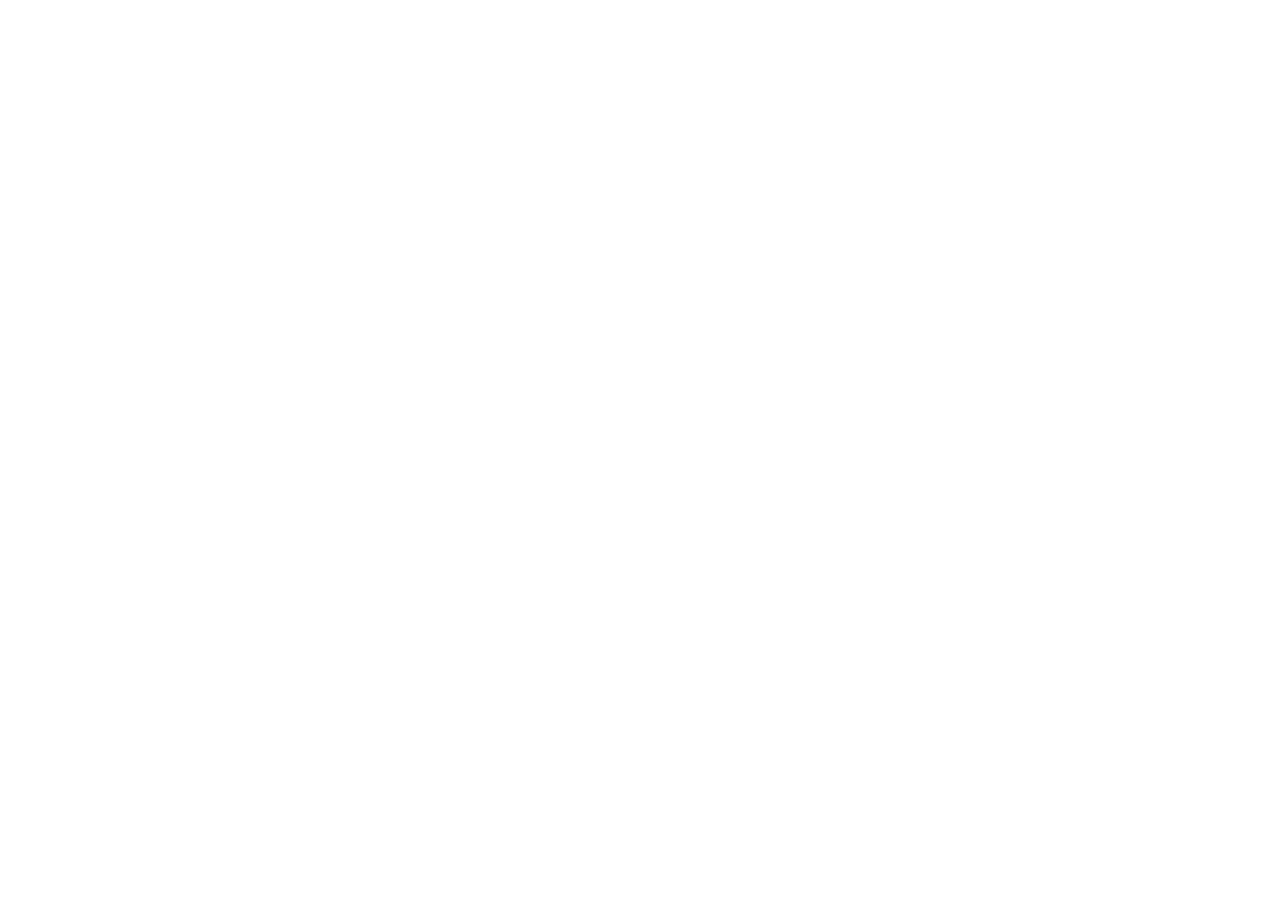
==== index.html @ 4182dbb6 "add : html and css files" ====
<!DOCTYPE html>
<html lang="en">
  <head>
    <meta charset="UTF-8" />
    <meta name="viewport" content="width=device-width, initial-scale=1.0" />
    <link rel="stylesheet" href="style.css" />
    <title>Document</title>
  </head>
  <body></body>
</html>
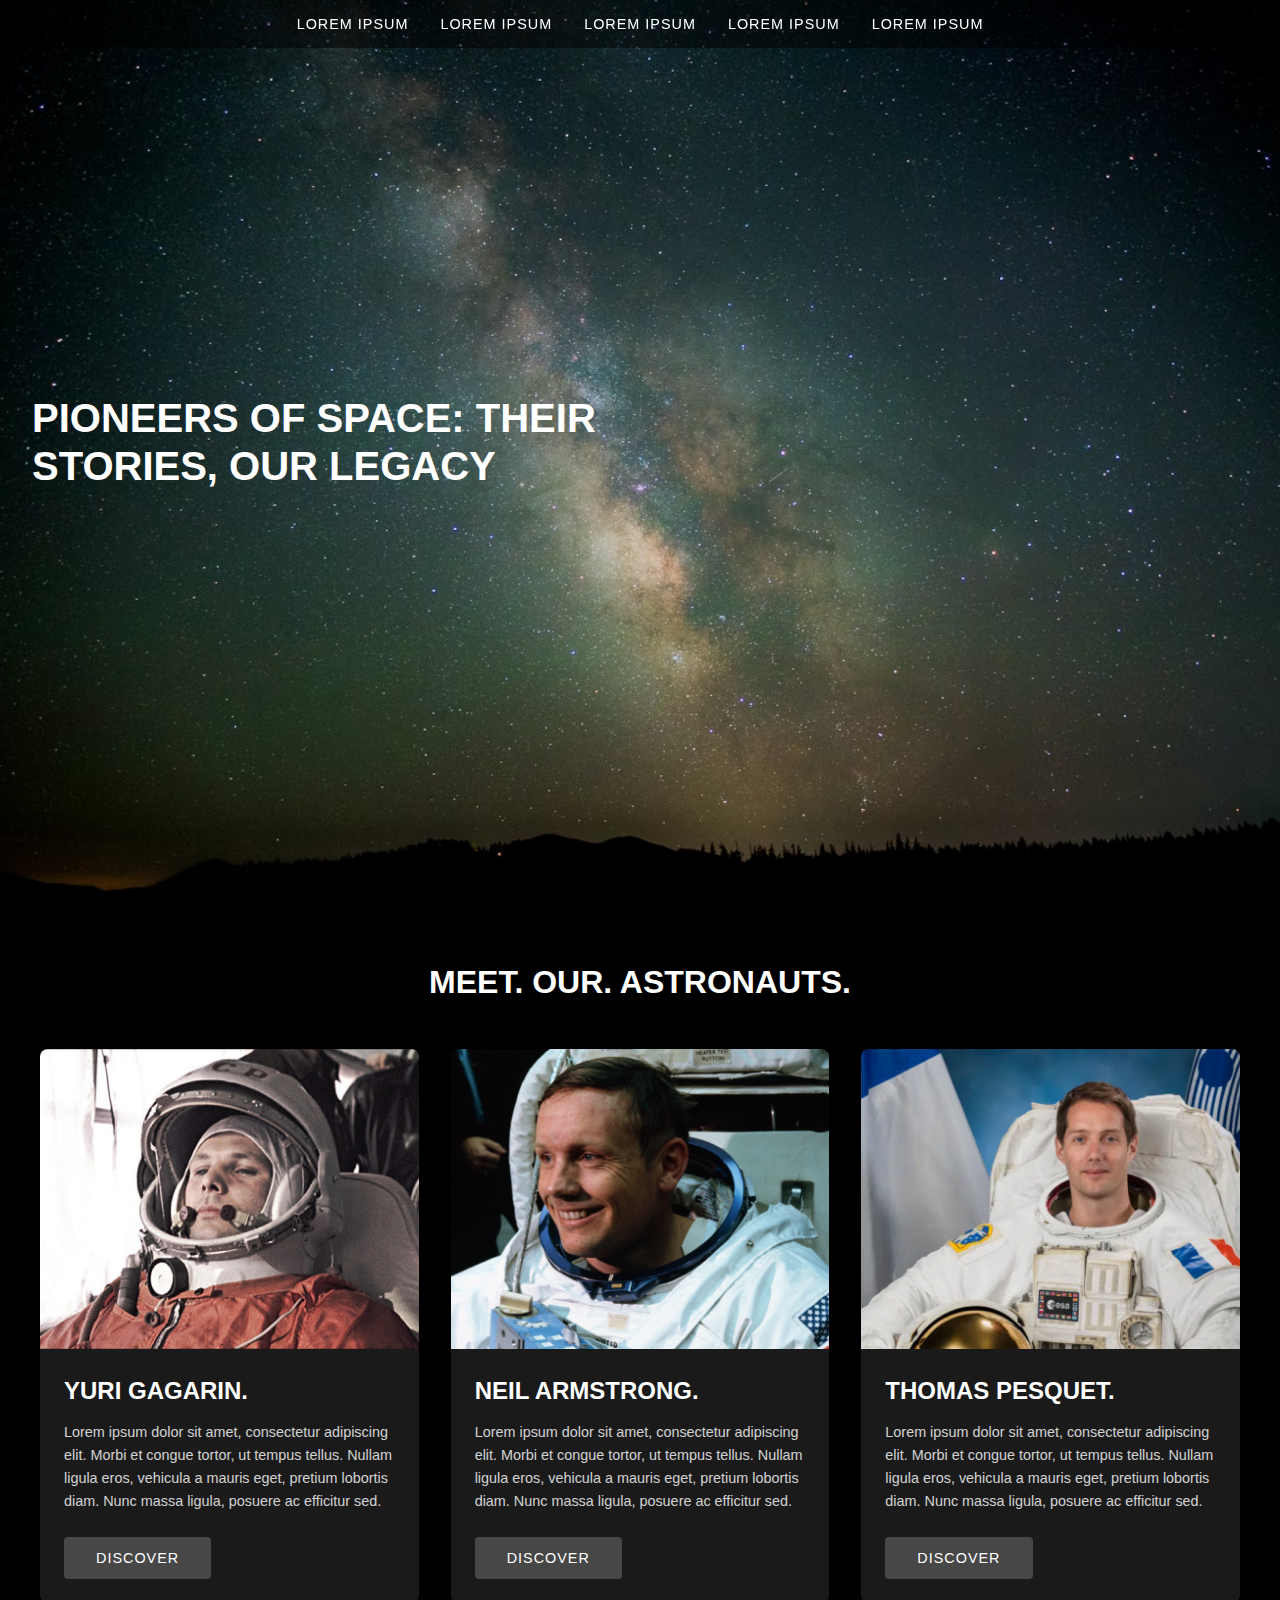
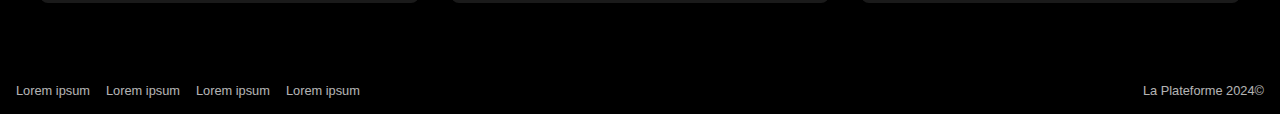
==== commit b75273a6: "add css for index" ====
--- a/index.html
+++ b/index.html
@@ -1,10 +1,95 @@
-<!DOCTYPE html>
-<html lang="en">
-  <head>
-    <meta charset="UTF-8" />
-    <meta name="viewport" content="width=device-width, initial-scale=1.0" />
-    <link rel="stylesheet" href="style.css" />
-    <title>Document</title>
-  </head>
-  <body></body>
-</html>
+<!DOCTYPE html>
+<html lang="en">
+  <head>
+    <meta charset="UTF-8" />
+    <meta name="viewport" content="width=device-width, initial-scale=1.0" />
+    <link rel="stylesheet" href="style.css" />
+    <title>Document</title>
+  </head>
+  <body>
+    <nav class="nav">
+      <a href="#">Lorem ipsum</a>
+      <a href="#">Lorem ipsum</a>
+      <a href="#">Lorem ipsum</a>
+      <a href="#">Lorem ipsum</a>
+      <a href="#">Lorem ipsum</a>
+    </nav>
+
+    <section class="hero">
+      <div class="hero-content">
+        <h1 class="hero-text">PIONEERS OF SPACE: THEIR STORIES, OUR LEGACY</h1>
+      </div>
+    </section>
+
+    <section class="astronauts-section">
+      <h2 class="section-title">
+        MEET. OUR. <span class="highlight">ASTRONAUTS</span>.
+      </h2>
+      <div class="astronaut-grid">
+        <div class="astronaut-card">
+          <img
+            src="/src/yuri_gagarin.png"
+            alt="Yuri Gagarin"
+            class="astronaut-image"
+          />
+          <div class="astronaut-info">
+            <h3 class="astronaut-name">YURI GAGARIN.</h3>
+            <p class="astronaut-bio">
+              Lorem ipsum dolor sit amet, consectetur adipiscing elit. Morbi et
+              congue tortor, ut tempus tellus. Nullam ligula eros, vehicula a
+              mauris eget, pretium lobortis diam. Nunc massa ligula, posuere ac
+              efficitur sed.
+            </p>
+            <a href="#" class="discover-btn">Discover</a>
+          </div>
+        </div>
+
+        <div class="astronaut-card">
+          <img
+            src="/src/neil_armstrong.png"
+            alt="Neil Armstrong"
+            class="astronaut-image"
+          />
+          <div class="astronaut-info">
+            <h3 class="astronaut-name">NEIL ARMSTRONG.</h3>
+            <p class="astronaut-bio">
+              Lorem ipsum dolor sit amet, consectetur adipiscing elit. Morbi et
+              congue tortor, ut tempus tellus. Nullam ligula eros, vehicula a
+              mauris eget, pretium lobortis diam. Nunc massa ligula, posuere ac
+              efficitur sed.
+            </p>
+            <a href="#" class="discover-btn">Discover</a>
+          </div>
+        </div>
+
+        <div class="astronaut-card">
+          <img
+            src="/src/thomas_pesquet.png"
+            alt="Thomas Pesquet"
+            class="astronaut-image"
+          />
+          <div class="astronaut-info">
+            <h3 class="astronaut-name">THOMAS PESQUET.</h3>
+            <p class="astronaut-bio">
+              Lorem ipsum dolor sit amet, consectetur adipiscing elit. Morbi et
+              congue tortor, ut tempus tellus. Nullam ligula eros, vehicula a
+              mauris eget, pretium lobortis diam. Nunc massa ligula, posuere ac
+              efficitur sed.
+            </p>
+            <a href="#" class="discover-btn">Discover</a>
+          </div>
+        </div>
+      </div>
+    </section>
+
+    <footer>
+      <div class="footer-links">
+        <a href="#">Lorem ipsum</a>
+        <a href="#">Lorem ipsum</a>
+        <a href="#">Lorem ipsum</a>
+        <a href="#">Lorem ipsum</a>
+      </div>
+      <div class="copyright">La Plateforme 2024©</div>
+    </footer>
+  </body>
+</html>
--- a/style.css
+++ b/style.css
@@ -0,0 +1,140 @@
+* {
+    margin: 0;
+    padding: 0;
+    box-sizing: border-box;
+    font-family: Arial, sans-serif;
+}
+
+body {
+    background-color: #000;
+    color: white;
+}
+
+.nav {
+    position: fixed;
+    width: 100%;
+    padding: 1rem;
+    background-color: rgba(0,0,0,0.5);
+    display: flex;
+    justify-content: center;
+    gap: 2rem;
+}
+
+.nav a {
+    color: white;
+    text-decoration: none;
+    text-transform: uppercase;
+    font-size: 0.9rem;
+    letter-spacing: 1px;
+}
+
+.hero {
+    height: 100vh;
+    background-image: url('/src/hero_bg.png');
+    background-size: cover;
+    background-position: center;
+    display: flex;
+    align-items: center;
+    padding: 2rem;
+}
+
+.hero-content {
+    max-width: 600px;
+}
+
+.hero-text {
+    font-size: 2.5rem;
+    font-weight: bold;
+    margin-bottom: 1rem;
+    line-height: 1.2;
+}
+
+.highlight {
+    color: #fff;
+    font-weight: bold;
+}
+
+.astronauts-section {
+    padding: 4rem 2rem;
+}
+
+.section-title {
+    text-align: center;
+    margin-bottom: 3rem;
+    font-size: 2rem;
+    text-transform: uppercase;
+}
+
+.astronaut-grid {
+    display: grid;
+    grid-template-columns: repeat(auto-fit, minmax(300px, 1fr));
+    gap: 2rem;
+    max-width: 1200px;
+    margin: 0 auto;
+}
+
+.astronaut-card {
+    background-color: rgba(255,255,255,0.1);
+    border-radius: 8px;
+    overflow: hidden;
+}
+
+.astronaut-image {
+    width: 100%;
+    height: 300px;
+    object-fit: cover;
+}
+
+.astronaut-info {
+    padding: 1.5rem;
+}
+
+.astronaut-name {
+    font-size: 1.5rem;
+    margin-bottom: 1rem;
+    text-transform: uppercase;
+}
+
+.astronaut-bio {
+    font-size: 0.9rem;
+    line-height: 1.6;
+    margin-bottom: 1.5rem;
+    opacity: 0.8;
+}
+
+.discover-btn {
+    display: inline-block;
+    padding: 0.8rem 2rem;
+    background-color: rgba(255,255,255,0.2);
+    color: white;
+    text-decoration: none;
+    text-transform: uppercase;
+    font-size: 0.9rem;
+    letter-spacing: 1px;
+    border-radius: 4px;
+    transition: background-color 0.3s;
+}
+
+.discover-btn:hover {
+    background-color: rgba(255,255,255,0.3);
+}
+
+footer {
+    padding: 1rem;
+    text-align: center;
+    font-size: 0.8rem;
+    opacity: 0.7;
+    display: flex;
+    justify-content: space-between;
+    align-items: center;
+}
+
+.footer-links {
+    display: flex;
+    gap: 1rem;
+}
+
+.footer-links a {
+    color: white;
+    text-decoration: none;
+}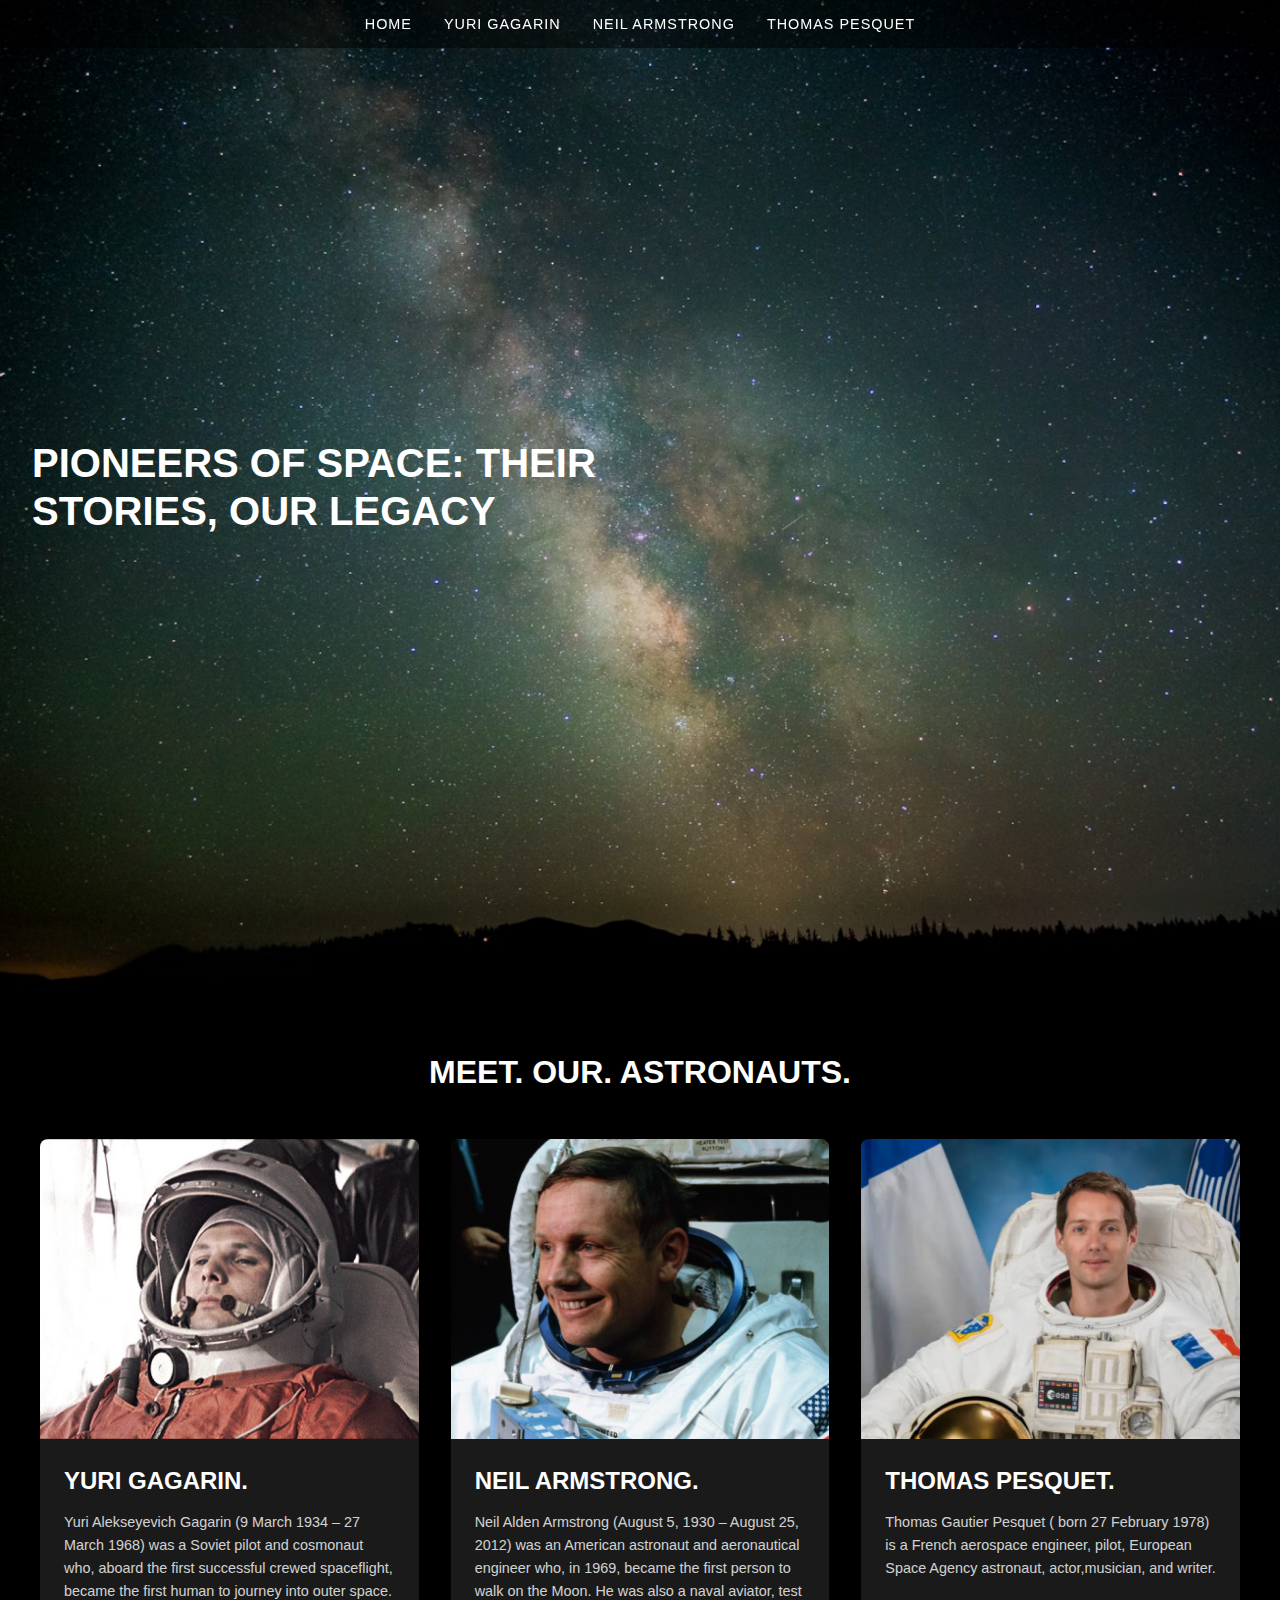
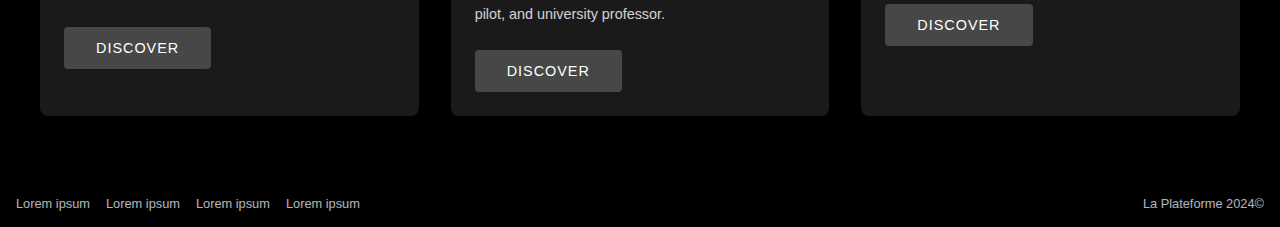
==== commit 829f89a9: "add: fansite_1 html/css" ====
--- a/index.html
+++ b/index.html
@@ -7,81 +7,83 @@
     <title>Document</title>
   </head>
   <body>
-    <nav class="nav">
-      <a href="#">Lorem ipsum</a>
-      <a href="#">Lorem ipsum</a>
-      <a href="#">Lorem ipsum</a>
-      <a href="#">Lorem ipsum</a>
-      <a href="#">Lorem ipsum</a>
-    </nav>
+    <header>
+      <nav class="nav">
+        <a href="/index.html">Home</a>
+        <a href="/fansite1.html">Yuri Gagarin</a>
+        <a href="/fansite2.html">Neil Armstrong</a>
+        <a href="/fansite3.html">Thomas Pesquet</a>
+      </nav>
 
-    <section class="hero">
-      <div class="hero-content">
-        <h1 class="hero-text">PIONEERS OF SPACE: THEIR STORIES, OUR LEGACY</h1>
-      </div>
-    </section>
+      <section class="hero">
+        <div class="hero-content">
+          <h1 class="hero-text">
+            PIONEERS OF SPACE: THEIR STORIES, OUR LEGACY
+          </h1>
+        </div>
+      </section>
+    </header>
+    <main>
+      <section class="astronauts-section">
+        <h2 class="section-title">
+          MEET. OUR. <span class="highlight">ASTRONAUTS</span>.
+        </h2>
+        <div class="astronaut-grid">
+          <div class="astronaut-card">
+            <img
+              src="/src/yuri_gagarin.png"
+              alt="Yuri Gagarin"
+              class="astronaut-image"
+            />
+            <div class="astronaut-info">
+              <h3 class="astronaut-name">YURI GAGARIN.</h3>
+              <p class="astronaut-bio">
+                Yuri Alekseyevich Gagarin (9 March 1934 – 27 March 1968) was a
+                Soviet pilot and cosmonaut who, aboard the first successful
+                crewed spaceflight, became the first human to journey into outer
+                space.
+              </p>
+              <a href="#" class="discover-btn">Discover</a>
+            </div>
+          </div>
 
-    <section class="astronauts-section">
-      <h2 class="section-title">
-        MEET. OUR. <span class="highlight">ASTRONAUTS</span>.
-      </h2>
-      <div class="astronaut-grid">
-        <div class="astronaut-card">
-          <img
-            src="/src/yuri_gagarin.png"
-            alt="Yuri Gagarin"
-            class="astronaut-image"
-          />
-          <div class="astronaut-info">
-            <h3 class="astronaut-name">YURI GAGARIN.</h3>
-            <p class="astronaut-bio">
-              Lorem ipsum dolor sit amet, consectetur adipiscing elit. Morbi et
-              congue tortor, ut tempus tellus. Nullam ligula eros, vehicula a
-              mauris eget, pretium lobortis diam. Nunc massa ligula, posuere ac
-              efficitur sed.
-            </p>
-            <a href="#" class="discover-btn">Discover</a>
+          <div class="astronaut-card">
+            <img
+              src="/src/neil_armstrong.png"
+              alt="Neil Armstrong"
+              class="astronaut-image"
+            />
+            <div class="astronaut-info">
+              <h3 class="astronaut-name">NEIL ARMSTRONG.</h3>
+              <p class="astronaut-bio">
+                Neil Alden Armstrong (August 5, 1930 – August 25, 2012) was an
+                American astronaut and aeronautical engineer who, in 1969,
+                became the first person to walk on the Moon. He was also a naval
+                aviator, test pilot, and university professor.
+              </p>
+              <a href="#" class="discover-btn">Discover</a>
+            </div>
+          </div>
+
+          <div class="astronaut-card">
+            <img
+              src="/src/thomas_pesquet.png"
+              alt="Thomas Pesquet"
+              class="astronaut-image"
+            />
+            <div class="astronaut-info">
+              <h3 class="astronaut-name">THOMAS PESQUET.</h3>
+              <p class="astronaut-bio">
+                Thomas Gautier Pesquet ( born 27 February 1978) is a French
+                aerospace engineer, pilot, European Space Agency astronaut,
+                actor,musician, and writer.
+              </p>
+              <a href="#" class="discover-btn">Discover</a>
+            </div>
           </div>
         </div>
-
-        <div class="astronaut-card">
-          <img
-            src="/src/neil_armstrong.png"
-            alt="Neil Armstrong"
-            class="astronaut-image"
-          />
-          <div class="astronaut-info">
-            <h3 class="astronaut-name">NEIL ARMSTRONG.</h3>
-            <p class="astronaut-bio">
-              Lorem ipsum dolor sit amet, consectetur adipiscing elit. Morbi et
-              congue tortor, ut tempus tellus. Nullam ligula eros, vehicula a
-              mauris eget, pretium lobortis diam. Nunc massa ligula, posuere ac
-              efficitur sed.
-            </p>
-            <a href="#" class="discover-btn">Discover</a>
-          </div>
-        </div>
-
-        <div class="astronaut-card">
-          <img
-            src="/src/thomas_pesquet.png"
-            alt="Thomas Pesquet"
-            class="astronaut-image"
-          />
-          <div class="astronaut-info">
-            <h3 class="astronaut-name">THOMAS PESQUET.</h3>
-            <p class="astronaut-bio">
-              Lorem ipsum dolor sit amet, consectetur adipiscing elit. Morbi et
-              congue tortor, ut tempus tellus. Nullam ligula eros, vehicula a
-              mauris eget, pretium lobortis diam. Nunc massa ligula, posuere ac
-              efficitur sed.
-            </p>
-            <a href="#" class="discover-btn">Discover</a>
-          </div>
-        </div>
-      </div>
-    </section>
-
+      </section>
+    </main>
     <footer>
       <div class="footer-links">
         <a href="#">Lorem ipsum</a>
--- a/style.css
+++ b/style.css
@@ -29,7 +29,7 @@
 }
 
 .hero {
-    height: 100vh;
+    height: 110vh;
     background-image: url('/src/hero_bg.png');
     background-size: cover;
     background-position: center;
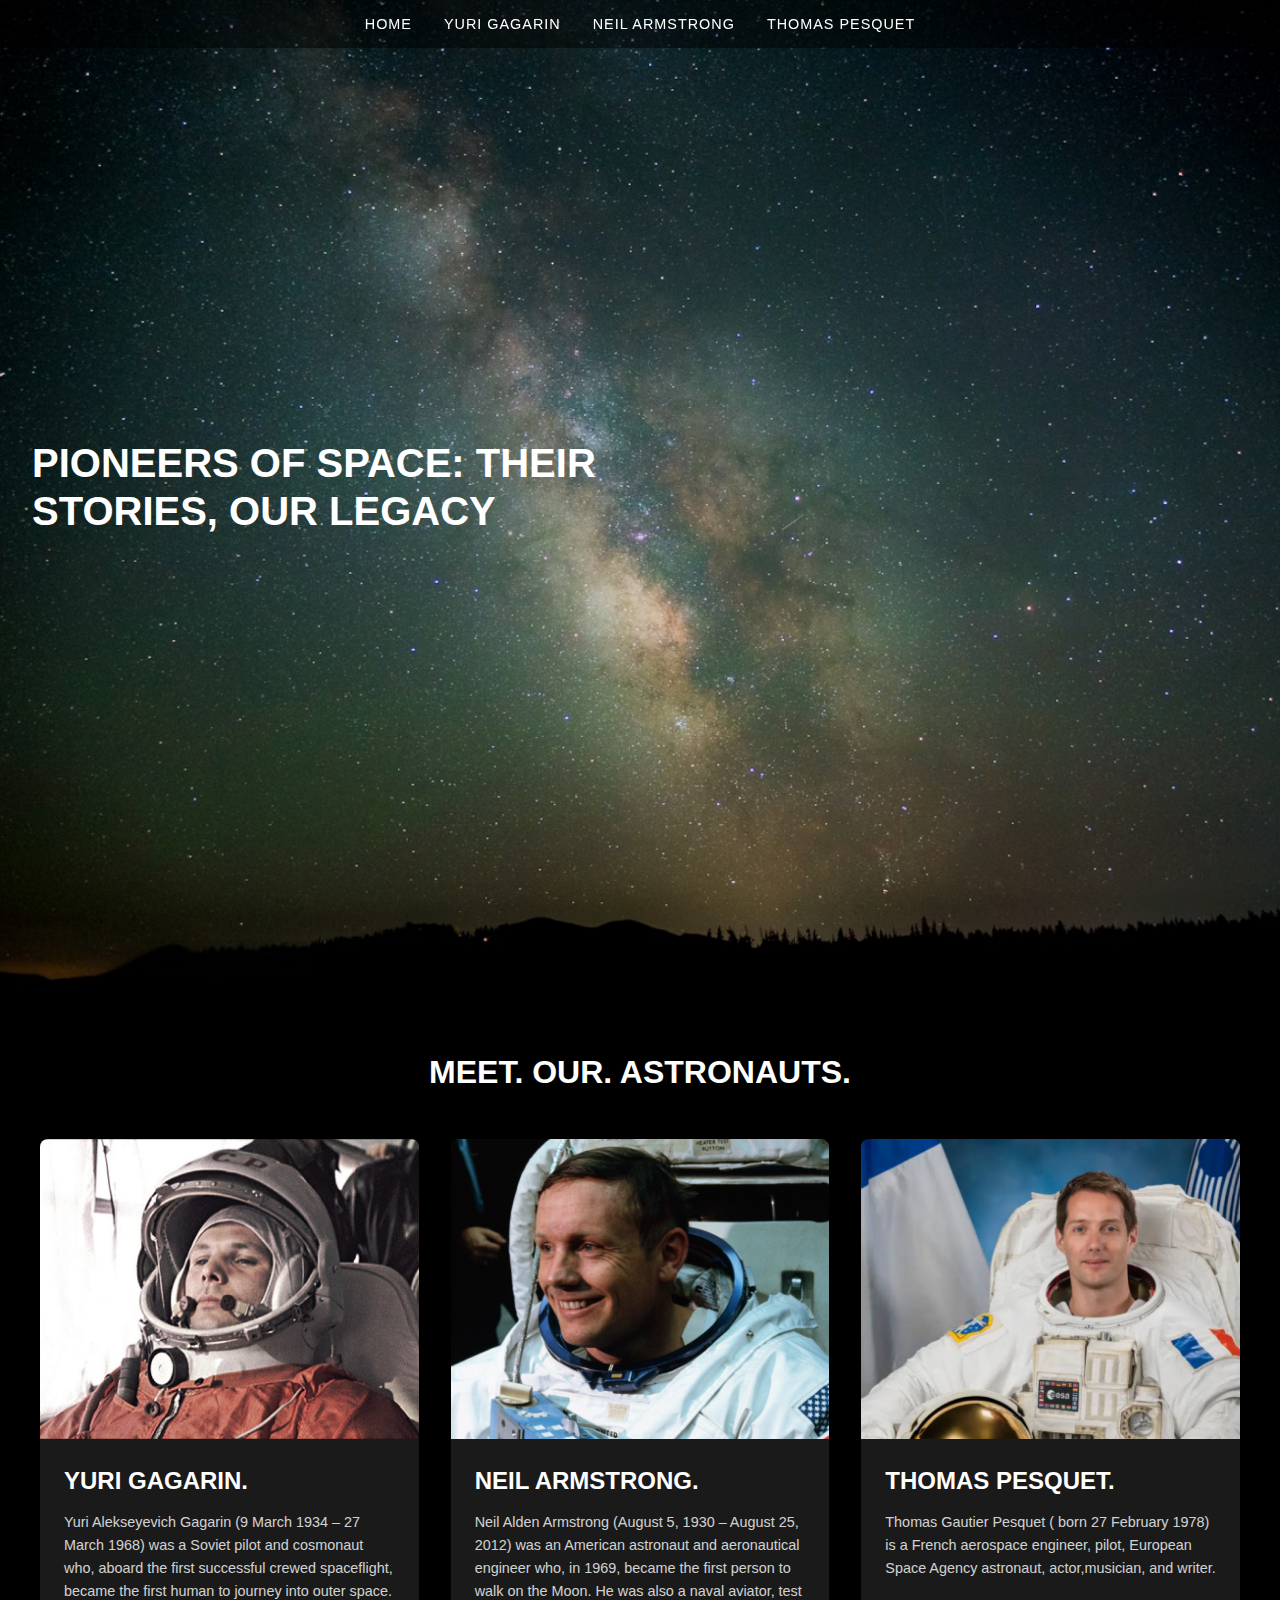
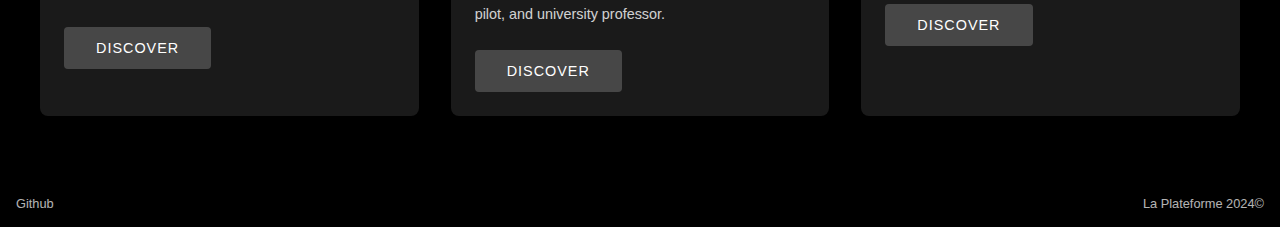
==== commit d18572de: "add: fansite1 & index style" ====
--- a/index.html
+++ b/index.html
@@ -43,7 +43,7 @@
                 crewed spaceflight, became the first human to journey into outer
                 space.
               </p>
-              <a href="#" class="discover-btn">Discover</a>
+              <a href="/fansite1.html" class="discover-btn">Discover</a>
             </div>
           </div>
 
@@ -61,7 +61,7 @@
                 became the first person to walk on the Moon. He was also a naval
                 aviator, test pilot, and university professor.
               </p>
-              <a href="#" class="discover-btn">Discover</a>
+              <a href="fansite2.html" class="discover-btn">Discover</a>
             </div>
           </div>
 
@@ -78,7 +78,7 @@
                 aerospace engineer, pilot, European Space Agency astronaut,
                 actor,musician, and writer.
               </p>
-              <a href="#" class="discover-btn">Discover</a>
+              <a href="fansite3.html" class="discover-btn">Discover</a>
             </div>
           </div>
         </div>
@@ -86,10 +86,7 @@
     </main>
     <footer>
       <div class="footer-links">
-        <a href="#">Lorem ipsum</a>
-        <a href="#">Lorem ipsum</a>
-        <a href="#">Lorem ipsum</a>
-        <a href="#">Lorem ipsum</a>
+        <a href="https://github.com/mehdi-teisseire/Fansite">Github</a>
       </div>
       <div class="copyright">La Plateforme 2024©</div>
     </footer>
